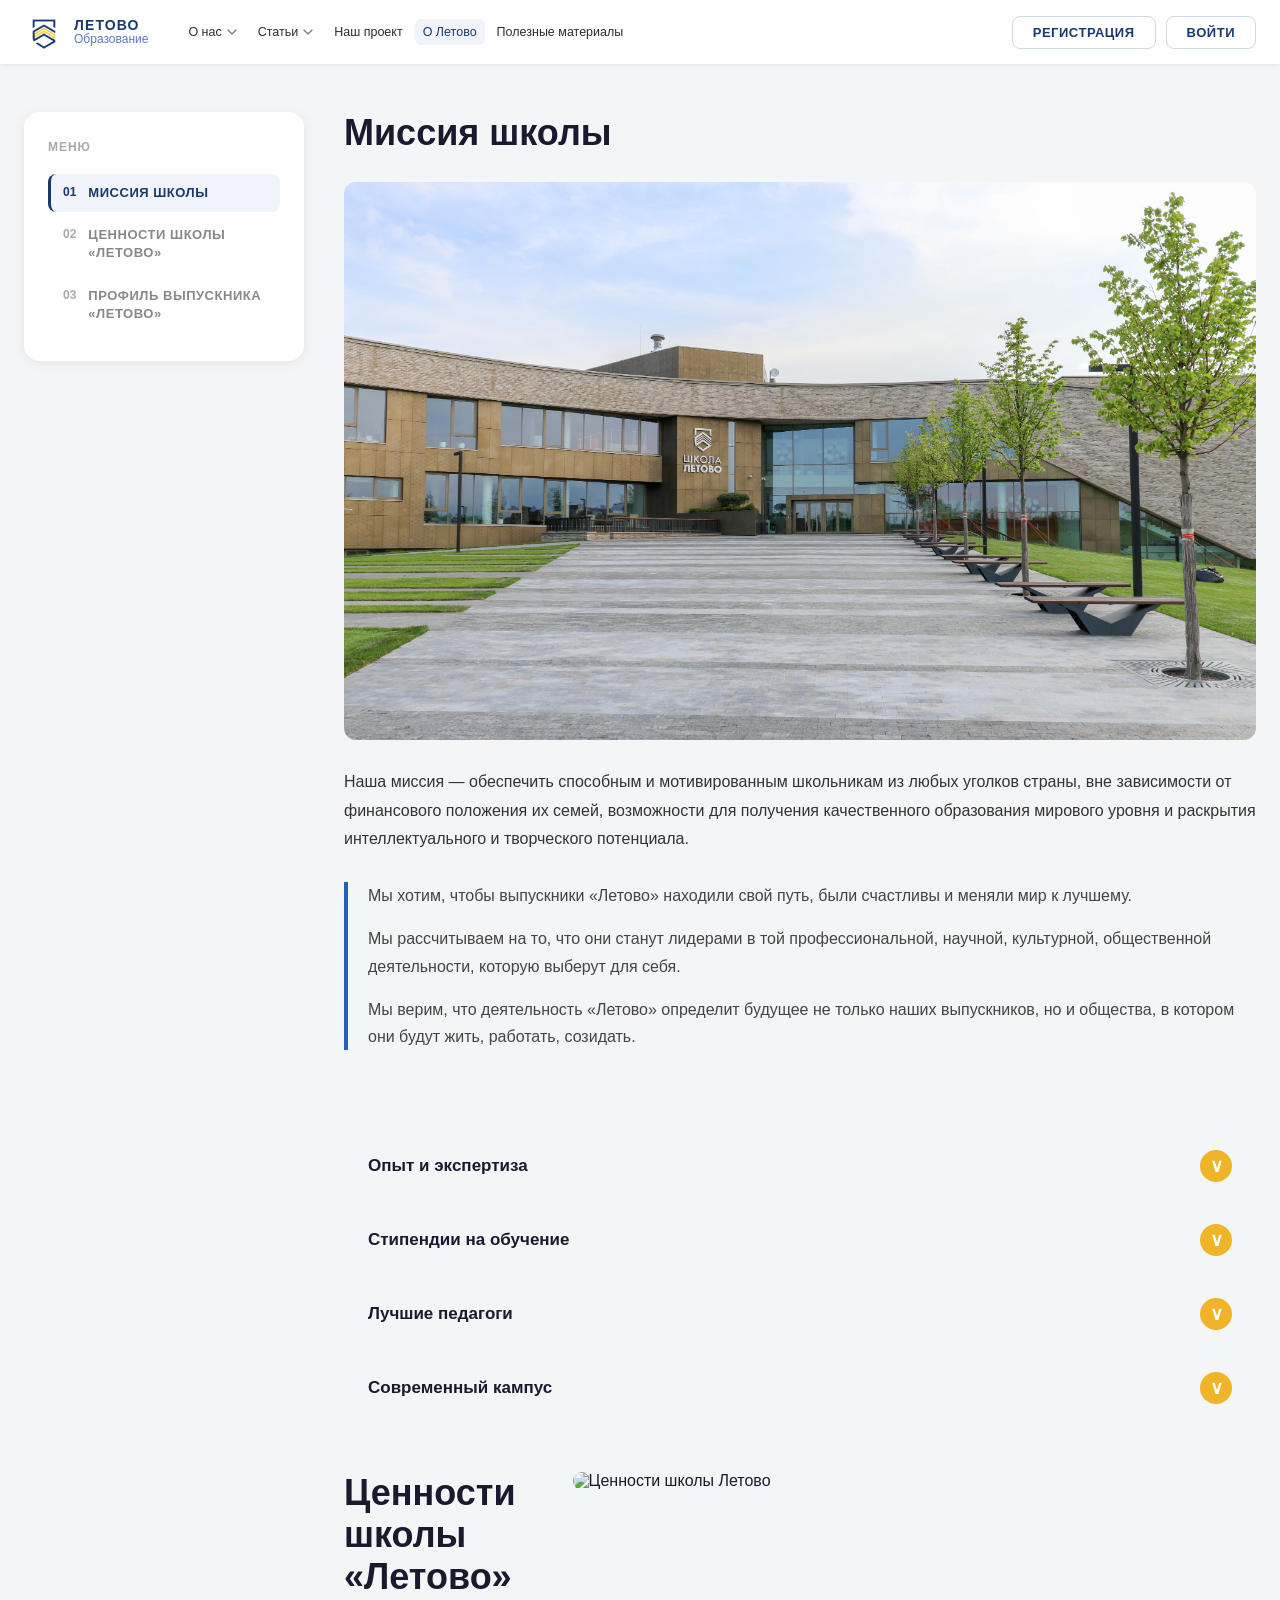
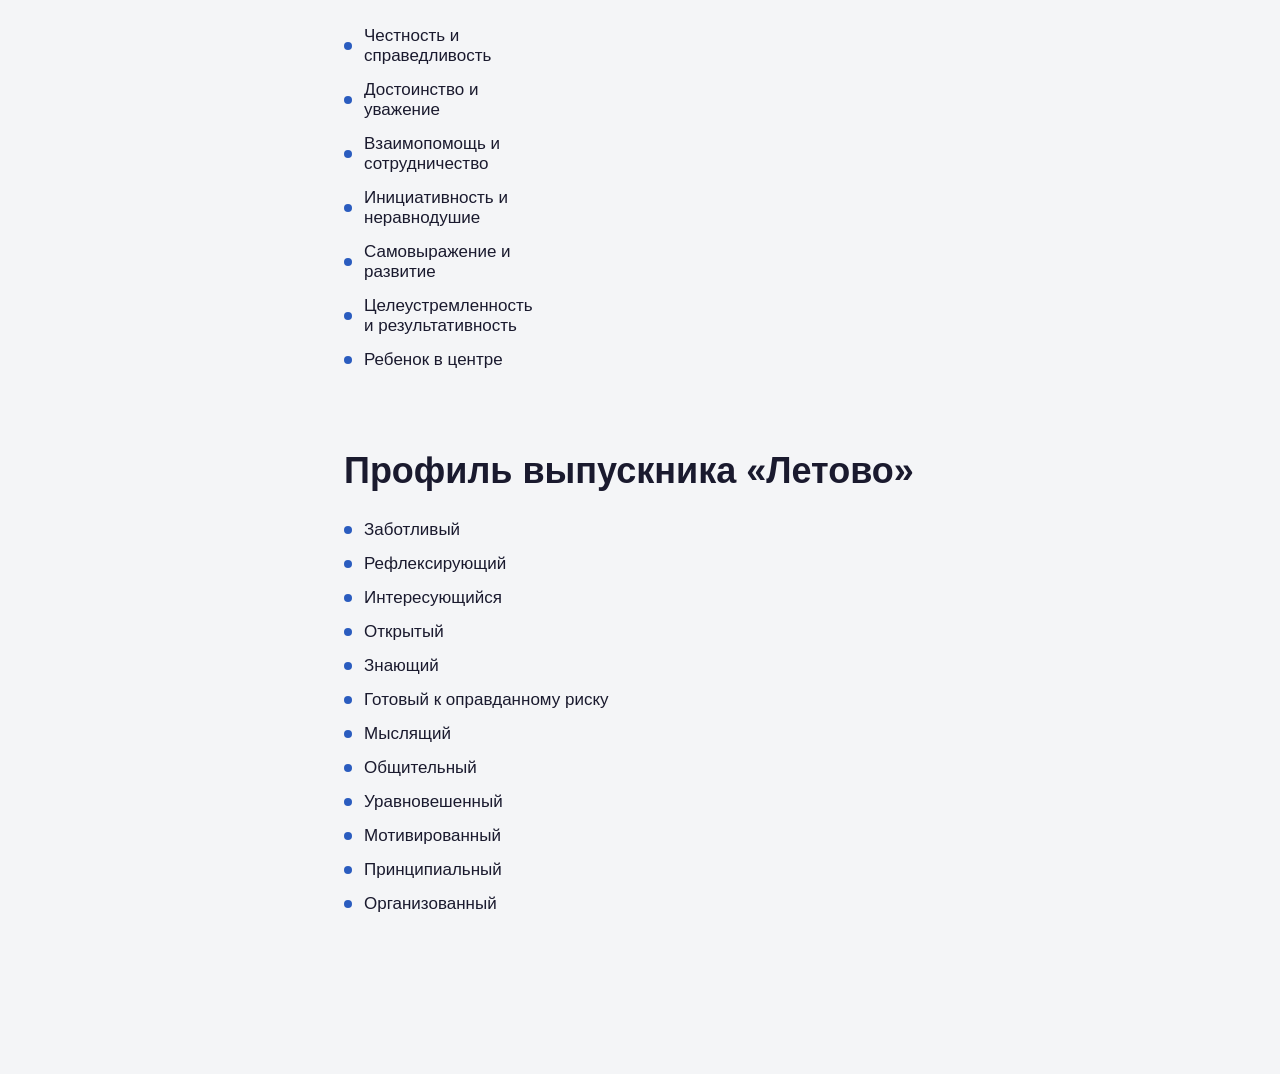
==== about-letovo.html @ c513b0fa "Replace values section placeholder with letovo-values.jpg https://claude.ai/code/session_01LXZcvfCUB" ====
<!DOCTYPE html>
<html lang="ru">
<head>
  <meta charset="UTF-8" />
  <meta name="viewport" content="width=device-width, initial-scale=1.0" />
  <title>О Летово — Летово.Образование</title>
  <link rel="stylesheet" href="styles.css" />
</head>
<body>

  <!-- HEADER -->
  <header class="header">
    <div class="header__inner">
      <a href="index.html" class="logo">
        <img src="letovo-logo.png" alt="Летово" class="logo__icon" />
        <div class="logo__text">
          <span class="logo__name">ЛЕТОВО</span>
          <span class="logo__sub">Образование</span>
        </div>
      </a>

      <nav class="nav">
        <div class="nav__item nav__item--dropdown">
          О нас
          <svg width="12" height="12" viewBox="0 0 12 12" fill="none"><path d="M2 4l4 4 4-4" stroke="currentColor" stroke-width="1.5" stroke-linecap="round" stroke-linejoin="round"/></svg>
          <div class="dropdown">
            <a href="team.html">Наша команда</a>
            <a href="contacts.html">Контакты</a>
          </div>
        </div>
        <div class="nav__item nav__item--dropdown">
          Статьи
          <svg width="12" height="12" viewBox="0 0 12 12" fill="none"><path d="M2 4l4 4 4-4" stroke="currentColor" stroke-width="1.5" stroke-linecap="round" stroke-linejoin="round"/></svg>
          <div class="dropdown">
            <a href="article1.html">Тест 1</a>
            <a href="article2.html">Тест 2</a>
            <a href="article3.html">Тест 3</a>
            <a href="glossary.html">Глоссарий</a>
          </div>
        </div>
        <a href="project.html" class="nav__item">Наш проект</a>
        <a href="about-letovo.html" class="nav__item nav__item--active">О Летово</a>
        <a href="materials.html" class="nav__item">Полезные материалы</a>
      </nav>

      <div class="header__auth" id="authButtons">
        <button class="btn btn--outline" id="openRegister">РЕГИСТРАЦИЯ</button>
        <button class="btn btn--outline" id="openLogin">ВОЙТИ</button>
      </div>

      <div class="header__user" id="userMenu" style="display:none">
        <div class="user-avatar" id="userAvatar"></div>
        <div class="user-dropdown">
          <span id="userName"></span>
          <button class="btn-link" id="logoutBtn">Выйти</button>
        </div>
      </div>
    </div>
  </header>

  <!-- MAIN -->
  <main>
    <div class="oletovo-layout">

      <!-- SIDEBAR -->
      <aside class="oletovo-sidebar">
        <p class="oletovo-sidebar__label">Меню</p>
        <nav class="oletovo-sidenav">
          <a href="#mission" class="oletovo-sidenav__item oletovo-sidenav__item--active">
            <span class="oletovo-sidenav__num">01</span>
            <span class="oletovo-sidenav__text">Миссия школы</span>
          </a>
          <a href="#values" class="oletovo-sidenav__item">
            <span class="oletovo-sidenav__num">02</span>
            <span class="oletovo-sidenav__text">Ценности школы «Летово»</span>
          </a>
          <a href="#graduate" class="oletovo-sidenav__item">
            <span class="oletovo-sidenav__num">03</span>
            <span class="oletovo-sidenav__text">Профиль выпускника «Летово»</span>
          </a>
        </nav>
      </aside>

      <!-- CONTENT -->
      <div class="oletovo-content">

        <!-- 01 MISSION -->
        <section id="mission" class="oletovo-section">
          <h1 class="oletovo-section__title">Миссия школы</h1>
          <img src="letovo-school.jpg" alt="Школа Летово" style="width:100%;border-radius:12px;margin-bottom:24px;" />
          <p class="oletovo-section__text">
            Наша миссия — обеспечить способным и мотивированным школьникам из любых уголков страны,
            вне зависимости от финансового положения их семей, возможности для получения качественного
            образования мирового уровня и раскрытия интеллектуального и творческого потенциала.
          </p>
          <blockquote class="oletovo-blockquote">
            <p>Мы хотим, чтобы выпускники «Летово» находили свой путь, были счастливы и меняли мир к лучшему.</p>
            <p>Мы рассчитываем на то, что они станут лидерами в той профессиональной, научной, культурной, общественной деятельности, которую выберут для себя.</p>
            <p>Мы верим, что деятельность «Летово» определит будущее не только наших выпускников, но и общества, в котором они будут жить, работать, созидать.</p>
          </blockquote>

        </section>

        <!-- 02 VALUES -->
        <section id="values" class="oletovo-section">
          <div class="oletovo-accordions">
            <div class="oletovo-accordion">
              <button class="oletovo-accordion__btn">
                Опыт и экспертиза
                <span class="oletovo-accordion__icon">&#8744;</span>
              </button>
              <div class="oletovo-accordion__body">
                <p>Школа «Летово» основана при поддержке опытных педагогов и экспертов в области образования. Программы разработаны с учётом лучших мировых практик.</p>
              </div>
            </div>
            <div class="oletovo-accordion">
              <button class="oletovo-accordion__btn">
                Стипендии на обучение
                <span class="oletovo-accordion__icon">&#8744;</span>
              </button>
              <div class="oletovo-accordion__body">
                <p>Все ученики школы «Летово» обучаются на основе стипендий. Размер стипендии определяется финансовым положением семьи и может покрывать до 100% стоимости обучения.</p>
              </div>
            </div>
            <div class="oletovo-accordion">
              <button class="oletovo-accordion__btn">
                Лучшие педагоги
                <span class="oletovo-accordion__icon">&#8744;</span>
              </button>
              <div class="oletovo-accordion__body">
                <p>В школе работают педагоги с опытом преподавания в ведущих российских и международных образовательных учреждениях.</p>
              </div>
            </div>
            <div class="oletovo-accordion">
              <button class="oletovo-accordion__btn">
                Современный кампус
                <span class="oletovo-accordion__icon">&#8744;</span>
              </button>
              <div class="oletovo-accordion__body">
                <p>Кампус школы оснащён современными учебными корпусами, спортивными сооружениями, лабораториями и творческими пространствами.</p>
              </div>
            </div>
          </div>

          <div class="oletovo-section__row" style="margin-top:48px;">
            <div class="oletovo-section__col">
              <h2 class="oletovo-section__title">Ценности школы «Летово»</h2>
              <ul class="oletovo-list">
                <li>Честность и справедливость</li>
                <li>Достоинство и уважение</li>
                <li>Взаимопомощь и сотрудничество</li>
                <li>Инициативность и неравнодушие</li>
                <li>Самовыражение и развитие</li>
                <li>Целеустремленность и результативность</li>
                <li>Ребенок в центре</li>
              </ul>
            </div>
            <img src="letovo-values.jpg" alt="Ценности школы Летово" style="width:100%;border-radius:12px;" />
          </div>
        </section>

        <!-- 03 GRADUATE -->
        <section id="graduate" class="oletovo-section">
          <h2 class="oletovo-section__title">Профиль выпускника «Летово»</h2>
          <ul class="oletovo-list">
            <li>Заботливый</li>
            <li>Рефлексирующий</li>
            <li>Интересующийся</li>
            <li>Открытый</li>
            <li>Знающий</li>
            <li>Готовый к оправданному риску</li>
            <li>Мыслящий</li>
            <li>Общительный</li>
            <li>Уравновешенный</li>
            <li>Мотивированный</li>
            <li>Принципиальный</li>
            <li>Организованный</li>
          </ul>
        </section>

      </div>
    </div>
  </main>


  <!-- REGISTER MODAL -->
  <div class="modal-overlay" id="registerModal">
    <div class="modal">
      <button class="modal__close" id="closeRegister">&times;</button>
      <h2 class="modal__title">Регистрация</h2>
      <p class="modal__subtitle">Создайте аккаунт для доступа к платформе</p>
      <form id="registerForm" novalidate>
        <div class="form-group">
          <label for="regName">Имя и фамилия</label>
          <input type="text" id="regName" placeholder="Иван Иванов" autocomplete="name" />
          <span class="field-error" id="regNameError"></span>
        </div>
        <div class="form-group">
          <label for="regEmail">Email</label>
          <input type="email" id="regEmail" placeholder="example@mail.ru" autocomplete="email" />
          <span class="field-error" id="regEmailError"></span>
        </div>
        <div class="form-group">
          <label for="regPassword">Пароль</label>
          <div class="input-wrapper">
            <input type="password" id="regPassword" placeholder="Не менее 6 символов" autocomplete="new-password" />
            <button type="button" class="toggle-password" data-target="regPassword">
              <svg width="18" height="18" viewBox="0 0 24 24" fill="none" stroke="currentColor" stroke-width="2"><path d="M1 12s4-8 11-8 11 8 11 8-4 8-11 8-11-8-11-8z"/><circle cx="12" cy="12" r="3"/></svg>
            </button>
          </div>
          <span class="field-error" id="regPasswordError"></span>
        </div>
        <div class="form-group">
          <label for="regClass">Класс</label>
          <select id="regClass">
            <option value="">Выберите категорию</option>
            <option value="preschool">Дошкольник</option>
            <option value="1">1 класс</option>
            <option value="2">2 класс</option>
            <option value="3">3 класс</option>
            <option value="4">4 класс</option>
            <option value="5">5 класс</option>
            <option value="6">6 класс</option>
            <option value="7">7 класс</option>
            <option value="8">8 класс</option>
            <option value="9">9 класс</option>
            <option value="10">10 класс</option>
            <option value="11">11 класс</option>
            <option value="adult">Взрослый</option>
          </select>
          <span class="field-error" id="regClassError"></span>
        </div>
        <span class="form-error" id="registerError"></span>
        <button type="submit" class="btn btn--primary btn--full">Зарегистрироваться</button>
      </form>
      <p class="modal__switch">Уже есть аккаунт? <button class="btn-link" id="switchToLogin">Войти</button></p>
    </div>
  </div>

  <!-- LOGIN MODAL -->
  <div class="modal-overlay" id="loginModal">
    <div class="modal">
      <button class="modal__close" id="closeLogin">&times;</button>
      <h2 class="modal__title">Вход</h2>
      <p class="modal__subtitle">Добро пожаловать обратно!</p>
      <form id="loginForm" novalidate>
        <div class="form-group">
          <label for="loginEmail">Email</label>
          <input type="email" id="loginEmail" placeholder="example@mail.ru" autocomplete="email" />
          <span class="field-error" id="loginEmailError"></span>
        </div>
        <div class="form-group">
          <label for="loginPassword">Пароль</label>
          <div class="input-wrapper">
            <input type="password" id="loginPassword" placeholder="Введите пароль" autocomplete="current-password" />
            <button type="button" class="toggle-password" data-target="loginPassword">
              <svg width="18" height="18" viewBox="0 0 24 24" fill="none" stroke="currentColor" stroke-width="2"><path d="M1 12s4-8 11-8 11 8 11 8-4 8-11 8-11-8-11-8z"/><circle cx="12" cy="12" r="3"/></svg>
            </button>
          </div>
          <span class="field-error" id="loginPasswordError"></span>
        </div>
        <span class="form-error" id="loginError"></span>
        <button type="submit" class="btn btn--primary btn--full">Войти</button>
      </form>
      <p class="modal__switch">Нет аккаунта? <button class="btn-link" id="switchToRegister">Зарегистрироваться</button></p>
    </div>
  </div>

  <div class="toast" id="toast"></div>


  <script src="auth.js"></script>
  <script>
    // Accordion
    document.querySelectorAll('.oletovo-accordion__btn').forEach(btn => {
      btn.addEventListener('click', () => {
        const accordion = btn.parentElement;
        const isOpen = accordion.classList.contains('open');
        document.querySelectorAll('.oletovo-accordion').forEach(a => a.classList.remove('open'));
        if (!isOpen) accordion.classList.add('open');
      });
    });

    // Sidebar active on scroll
    const sections = document.querySelectorAll('.oletovo-section');
    const sideItems = document.querySelectorAll('.oletovo-sidenav__item');

    const observer = new IntersectionObserver((entries) => {
      entries.forEach(entry => {
        if (entry.isIntersecting) {
          sideItems.forEach(item => item.classList.remove('oletovo-sidenav__item--active'));
          const active = document.querySelector(`.oletovo-sidenav__item[href="#${entry.target.id}"]`);
          if (active) active.classList.add('oletovo-sidenav__item--active');
        }
      });
    }, { threshold: 0.3 });

    sections.forEach(s => observer.observe(s));

    // Smooth scroll for sidebar links
    sideItems.forEach(item => {
      item.addEventListener('click', e => {
        e.preventDefault();
        const target = document.querySelector(item.getAttribute('href'));
        if (target) target.scrollIntoView({ behavior: 'smooth' });
      });
    });
  </script>
</body>
</html>
---- styles.css ----
/* ===================== RESET & BASE ===================== */
*, *::before, *::after { box-sizing: border-box; margin: 0; padding: 0; }

body {
  font-family: -apple-system, BlinkMacSystemFont, 'Segoe UI', 'Helvetica Neue', Arial, sans-serif;
  background: #f4f5f7;
  color: #1a1a2e;
  min-height: 100vh;
}

a { text-decoration: none; color: inherit; }

/* ===================== HEADER ===================== */
.header {
  background: #fff;
  box-shadow: 0 1px 4px rgba(0,0,0,0.08);
  position: sticky;
  top: 0;
  z-index: 100;
}

.header__inner {
  max-width: 1280px;
  margin: 0 auto;
  padding: 0 24px;
  height: 64px;
  display: flex;
  align-items: center;
  gap: 32px;
}

/* LOGO */
.logo {
  display: flex;
  align-items: center;
  gap: 10px;
  flex-shrink: 0;
}

.logo__icon { width: 40px; height: 40px; }

.logo__text {
  display: flex;
  flex-direction: column;
  line-height: 1.1;
}

.logo__name {
  font-size: 14px;
  font-weight: 800;
  letter-spacing: 0.08em;
  color: #1a3a6b;
}

.logo__sub {
  font-size: 12px;
  color: #5a7abf;
  font-weight: 500;
}

/* NAV */
.nav {
  display: flex;
  align-items: center;
  gap: 4px;
  flex: 1;
}

.nav__item {
  position: relative;
  display: flex;
  align-items: center;
  gap: 4px;
  padding: 6px 8px;
  font-size: 12.5px;
  color: #2d2d2d;
  cursor: pointer;
  border-radius: 6px;
  transition: background 0.15s;
  white-space: nowrap;
  user-select: none;
}

.nav__item:hover { background: #f0f3fa; color: #1a3a6b; }

.nav__item svg { opacity: 0.6; transition: transform 0.2s; }
.nav__item:hover svg { transform: rotate(180deg); opacity: 1; }

/* DROPDOWN */
.dropdown {
  display: none;
  position: absolute;
  top: calc(100% + 4px);
  left: 0;
  background: #fff;
  border-radius: 10px;
  box-shadow: 0 8px 24px rgba(0,0,0,0.12);
  padding: 8px 0;
  min-width: 200px;
  z-index: 200;
}

.dropdown a {
  display: block;
  padding: 10px 18px;
  font-size: 14px;
  color: #2d2d2d;
  transition: background 0.12s;
}

.dropdown a:hover { background: #f0f3fa; color: #1a3a6b; }

.nav__item--dropdown:hover .dropdown { display: block; }

/* AUTH BUTTONS */
.header__auth { display: flex; gap: 10px; flex-shrink: 0; margin-left: auto; }

.btn {
  padding: 8px 20px;
  border-radius: 8px;
  font-size: 13px;
  font-weight: 600;
  cursor: pointer;
  transition: all 0.18s;
  border: none;
  outline: none;
  display: inline-flex;
  align-items: center;
  justify-content: center;
  gap: 6px;
}

.btn--outline {
  background: transparent;
  border: 1.5px solid #d0d8e8;
  color: #1a3a6b;
  letter-spacing: 0.04em;
}

.btn--outline:hover {
  background: #1a3a6b;
  border-color: #1a3a6b;
  color: #fff;
}

.btn--primary {
  background: #1a3a6b;
  color: #fff;
  border: none;
  padding: 12px 28px;
  font-size: 15px;
  border-radius: 10px;
}

.btn--primary:hover { background: #14306b; transform: translateY(-1px); box-shadow: 0 4px 12px rgba(26,58,107,0.3); }

.btn--white {
  background: #fff;
  color: #1a3a6b;
  font-weight: 700;
  padding: 12px 28px;
  font-size: 15px;
  border-radius: 10px;
}

.btn--white:hover { background: #f0f3fa; transform: translateY(-1px); }

.btn--full { width: 100%; padding: 13px; font-size: 15px; margin-top: 4px; }

/* USER MENU */
.header__user {
  margin-left: auto;
  display: flex;
  align-items: center;
  gap: 10px;
  position: relative;
  cursor: pointer;
}

.user-avatar {
  width: 36px;
  height: 36px;
  border-radius: 50%;
  background: #1a3a6b;
  color: #fff;
  display: flex;
  align-items: center;
  justify-content: center;
  font-weight: 700;
  font-size: 14px;
}

.user-dropdown {
  display: flex;
  flex-direction: column;
  align-items: flex-start;
}

.user-dropdown span {
  font-size: 13px;
  font-weight: 600;
  color: #1a1a2e;
  max-width: 120px;
  overflow: hidden;
  text-overflow: ellipsis;
  white-space: nowrap;
}

.btn-link {
  background: none;
  border: none;
  color: #e74c3c;
  font-size: 12px;
  cursor: pointer;
  padding: 0;
  font-weight: 500;
}

.btn-link:hover { text-decoration: underline; }

/* ===================== HERO ===================== */
.hero {
  max-width: 1280px;
  margin: 0 auto;
  padding: 60px 24px 40px;
  display: flex;
  align-items: center;
  justify-content: space-between;
  gap: 40px;
  flex-wrap: wrap;
}

.hero__title {
  font-size: clamp(36px, 5vw, 56px);
  font-weight: 900;
  color: #1a1a2e;
  line-height: 1.1;
  margin-bottom: 16px;
}

.hero__subtitle {
  font-size: 20px;
  color: #555;
  line-height: 1.5;
  font-weight: 400;
}

.hero__cta {
  background: #fff;
  border-radius: 16px;
  padding: 24px 32px;
  display: flex;
  align-items: center;
  gap: 20px;
  box-shadow: 0 2px 16px rgba(0,0,0,0.07);
  flex-shrink: 0;
  flex-wrap: wrap;
}

.hero__cta p {
  font-size: 16px;
  color: #333;
  font-weight: 500;
}

/* ===================== CATEGORIES ===================== */
.categories {
  max-width: 1280px;
  margin: 0 auto;
  padding: 0 24px 60px;
}

.categories__grid {
  display: grid;
  grid-template-columns: repeat(4, 1fr);
  gap: 16px;
}

.card {
  position: relative;
  height: 260px;
  border-radius: 16px;
  overflow: hidden;
  cursor: pointer;
  background-size: cover;
  background-position: center;
  transition: transform 0.2s, box-shadow 0.2s;
}

.card:hover { transform: translateY(-4px); box-shadow: 0 12px 32px rgba(0,0,0,0.18); }

.card__overlay {
  position: absolute;
  inset: 0;
  background: linear-gradient(to bottom, rgba(0,0,0,0.1) 0%, rgba(0,0,0,0.55) 100%);
}

.card__label {
  position: absolute;
  bottom: 20px;
  left: 20px;
  color: #fff;
  font-size: 18px;
  font-weight: 700;
  text-shadow: 0 1px 4px rgba(0,0,0,0.4);
}

/* ===================== INFO SECTION ===================== */
.info-section {
  background: #fff;
  padding: 64px 24px;
}

.info-section__inner { max-width: 1280px; margin: 0 auto; }

.section-title {
  font-size: 32px;
  font-weight: 800;
  color: #1a1a2e;
  margin-bottom: 40px;
  text-align: center;
}

.info-grid {
  display: grid;
  grid-template-columns: repeat(4, 1fr);
  gap: 24px;
}

.info-card {
  background: #f4f5f7;
  border-radius: 16px;
  padding: 28px 24px;
  text-align: center;
  transition: box-shadow 0.2s, transform 0.2s;
}

.info-card:hover { box-shadow: 0 8px 24px rgba(0,0,0,0.09); transform: translateY(-3px); }

.info-card__icon { font-size: 36px; margin-bottom: 14px; }

.info-card h3 { font-size: 18px; font-weight: 700; margin-bottom: 8px; color: #1a1a2e; }

.info-card p { font-size: 14px; color: #666; line-height: 1.6; }

/* ===================== BANNER ===================== */
.banner {
  background: linear-gradient(135deg, #1a3a6b 0%, #2a5cbf 100%);
  padding: 56px 24px;
}

.banner__inner {
  max-width: 1280px;
  margin: 0 auto;
  display: flex;
  align-items: center;
  justify-content: space-between;
  gap: 32px;
  flex-wrap: wrap;
}

.banner__text h2 { font-size: 28px; font-weight: 800; color: #fff; margin-bottom: 10px; }
.banner__text p { font-size: 16px; color: rgba(255,255,255,0.8); }

/* ===================== FOOTER ===================== */
.footer {
  background: #1a1a2e;
  padding: 48px 24px;
}

.footer__inner {
  max-width: 1280px;
  margin: 0 auto;
  display: flex;
  flex-direction: column;
  align-items: center;
  gap: 24px;
}

.footer__links { display: flex; gap: 28px; flex-wrap: wrap; justify-content: center; }
.footer__links a { color: rgba(255,255,255,0.65); font-size: 14px; transition: color 0.15s; }
.footer__links a:hover { color: #fff; }

.footer__copy { color: rgba(255,255,255,0.35); font-size: 13px; }

/* ===================== MODAL ===================== */
.modal-overlay {
  display: none;
  position: fixed;
  inset: 0;
  background: rgba(0,0,0,0.5);
  z-index: 1000;
  align-items: center;
  justify-content: center;
  padding: 20px;
  animation: fadeIn 0.2s ease;
}

.modal-overlay.active { display: flex; }

@keyframes fadeIn { from { opacity: 0; } to { opacity: 1; } }

.modal {
  background: #fff;
  border-radius: 20px;
  padding: 40px 40px 32px;
  width: 100%;
  max-width: 440px;
  position: relative;
  animation: slideUp 0.25s ease;
  box-shadow: 0 20px 60px rgba(0,0,0,0.2);
}

@keyframes slideUp { from { transform: translateY(20px); opacity: 0; } to { transform: translateY(0); opacity: 1; } }

.modal__close {
  position: absolute;
  top: 16px;
  right: 18px;
  background: none;
  border: none;
  font-size: 26px;
  cursor: pointer;
  color: #999;
  line-height: 1;
  width: 32px;
  height: 32px;
  display: flex;
  align-items: center;
  justify-content: center;
  border-radius: 50%;
  transition: background 0.15s, color 0.15s;
}

.modal__close:hover { background: #f0f0f0; color: #333; }

.modal__title { font-size: 26px; font-weight: 800; color: #1a1a2e; margin-bottom: 6px; }

.modal__subtitle { font-size: 14px; color: #888; margin-bottom: 28px; }

.modal__switch { text-align: center; margin-top: 20px; font-size: 14px; color: #666; }

.modal__switch .btn-link { color: #1a3a6b; font-size: 14px; font-weight: 600; }

/* FORM */
.form-group { margin-bottom: 18px; }

.form-group label {
  display: block;
  font-size: 13px;
  font-weight: 600;
  color: #444;
  margin-bottom: 6px;
}

.form-group input,
.form-group select {
  width: 100%;
  padding: 11px 14px;
  border: 1.5px solid #e0e4ee;
  border-radius: 9px;
  font-size: 14px;
  color: #1a1a2e;
  outline: none;
  transition: border-color 0.2s, box-shadow 0.2s;
  background: #fafbfc;
  appearance: none;
}

.form-group input:focus,
.form-group select:focus {
  border-color: #1a3a6b;
  box-shadow: 0 0 0 3px rgba(26,58,107,0.1);
  background: #fff;
}

.form-group input.error,
.form-group select.error { border-color: #e74c3c; }

.input-wrapper { position: relative; }

.input-wrapper input { padding-right: 44px; }

.toggle-password {
  position: absolute;
  right: 12px;
  top: 50%;
  transform: translateY(-50%);
  background: none;
  border: none;
  cursor: pointer;
  color: #aaa;
  display: flex;
  align-items: center;
  padding: 0;
}

.toggle-password:hover { color: #555; }

.field-error { display: block; font-size: 12px; color: #e74c3c; margin-top: 4px; min-height: 16px; }

.form-error {
  display: block;
  font-size: 13px;
  color: #e74c3c;
  background: #fff5f5;
  border: 1px solid #fcc;
  border-radius: 8px;
  padding: 10px 14px;
  margin-bottom: 14px;
  text-align: center;
}

.form-error:empty { display: none; }

/* ===================== NAV ACTIVE ===================== */
.nav__item--active { background: #f0f3fa; color: #1a3a6b; }

/* ===================== TEAM PAGE ===================== */
.team-page {
  max-width: 1280px;
  margin: 0 auto;
  padding: 60px 24px 80px;
}

.team-page__inner { max-width: 860px; margin: 0 auto; }

.team-page__title {
  font-size: clamp(32px, 5vw, 48px);
  font-weight: 900;
  color: #1a1a2e;
  margin-bottom: 12px;
  text-align: center;
}

.team-page__subtitle {
  font-size: 18px;
  color: #777;
  text-align: center;
  margin-bottom: 56px;
}

.team-grid {
  display: flex;
  flex-direction: column;
  gap: 32px;
}

.team-card {
  display: flex;
  flex-direction: column;
  align-items: center;
  text-align: center;
  background: #fff;
  border-radius: 20px;
  padding: 40px 32px;
  box-shadow: 0 2px 16px rgba(0,0,0,0.07);
}

.team-card__photo {
  width: 120px;
  height: 120px;
  border-radius: 50%;
  object-fit: cover;
  margin-bottom: 20px;
  background: #e8ecf5;
}

.team-card__name {
  font-size: 22px;
  font-weight: 800;
  color: #1a1a2e;
  margin-bottom: 10px;
}

.team-card__desc {
  font-size: 15px;
  color: #888;
  line-height: 1.6;
  max-width: 480px;
}

/* ===================== ARTICLE PAGE ===================== */
.article-page {
  max-width: 1280px;
  margin: 0 auto;
  padding: 60px 24px 80px;
}

.article-page__inner { max-width: 720px; margin: 0 auto; }

.article-back {
  display: inline-block;
  margin-bottom: 28px;
  font-size: 14px;
  color: #1a3a6b;
  font-weight: 600;
}

.article-back:hover { text-decoration: underline; }

.article-page__title {
  font-size: clamp(28px, 4vw, 42px);
  font-weight: 900;
  color: #1a1a2e;
  margin-bottom: 32px;
}

.article-body {
  background: #fff;
  border-radius: 20px;
  padding: 40px 36px;
  box-shadow: 0 2px 16px rgba(0,0,0,0.07);
  font-size: 16px;
  color: #333;
  line-height: 1.8;
}

/* ===================== О ЛЕТОВО PAGE ===================== */
.oletovo-layout {
  display: flex;
  align-items: flex-start;
  gap: 40px;
  max-width: 1280px;
  margin: 0 auto;
  padding: 48px 24px 80px;
}

.oletovo-sidebar {
  width: 280px;
  flex-shrink: 0;
  position: sticky;
  top: 80px;
  background: #fff;
  border-radius: 16px;
  padding: 28px 24px;
  box-shadow: 0 2px 12px rgba(0,0,0,0.07);
}

.oletovo-sidebar__label {
  font-size: 12px;
  font-weight: 600;
  color: #aaa;
  letter-spacing: 0.08em;
  text-transform: uppercase;
  margin-bottom: 20px;
}

.oletovo-sidenav {
  display: flex;
  flex-direction: column;
  gap: 4px;
}

.oletovo-sidenav__item {
  display: flex;
  align-items: flex-start;
  gap: 12px;
  padding: 10px 12px;
  border-radius: 8px;
  border-left: 3px solid transparent;
  text-decoration: none;
  transition: background 0.15s, border-color 0.15s;
}

.oletovo-sidenav__item:hover { background: #f0f3fa; }

.oletovo-sidenav__item--active {
  border-left-color: #1a3a6b;
  background: #f0f3fa;
}

.oletovo-sidenav__num {
  font-size: 12px;
  font-weight: 700;
  color: #aaa;
  padding-top: 1px;
  flex-shrink: 0;
}

.oletovo-sidenav__item--active .oletovo-sidenav__num { color: #1a3a6b; }

.oletovo-sidenav__text {
  font-size: 13px;
  font-weight: 600;
  color: #888;
  text-transform: uppercase;
  letter-spacing: 0.04em;
  line-height: 1.4;
}

.oletovo-sidenav__item--active .oletovo-sidenav__text { color: #1a3a6b; }

.oletovo-content { flex: 1; min-width: 0; }

.oletovo-section {
  margin-bottom: 80px;
  scroll-margin-top: 80px;
}

.oletovo-section__title {
  font-size: clamp(26px, 3vw, 36px);
  font-weight: 800;
  color: #1a1a2e;
  margin-bottom: 28px;
}

.oletovo-section__text {
  font-size: 16px;
  color: #333;
  line-height: 1.8;
  margin-bottom: 28px;
}

.oletovo-photo-placeholder {
  width: 100%;
  height: 360px;
  background: #e8ecf5;
  border-radius: 16px;
  display: flex;
  align-items: center;
  justify-content: center;
  margin-bottom: 28px;
  color: #aaa;
  font-size: 15px;
}

.oletovo-photo-placeholder--small {
  width: 220px;
  height: 220px;
  flex-shrink: 0;
}

.oletovo-blockquote {
  border-left: 4px solid #2a5cbf;
  padding-left: 20px;
  margin: 0 0 40px;
  display: flex;
  flex-direction: column;
  gap: 16px;
}

.oletovo-blockquote p {
  font-size: 16px;
  color: #444;
  line-height: 1.7;
  margin: 0;
}

/* Accordion */
.oletovo-accordions { display: flex; flex-direction: column; gap: 2px; }

.oletovo-accordion { background: #f4f5f7; border-radius: 12px; overflow: hidden; }

.oletovo-accordion__btn {
  width: 100%;
  display: flex;
  align-items: center;
  justify-content: space-between;
  padding: 20px 24px;
  background: none;
  border: none;
  font-size: 17px;
  font-weight: 600;
  color: #1a1a2e;
  cursor: pointer;
  text-align: left;
}

.oletovo-accordion__icon {
  width: 32px;
  height: 32px;
  border-radius: 50%;
  background: #f0b429;
  color: #fff;
  font-size: 18px;
  display: flex;
  align-items: center;
  justify-content: center;
  flex-shrink: 0;
  transition: transform 0.25s;
  line-height: 1;
}

.oletovo-accordion.open .oletovo-accordion__icon { transform: rotate(180deg); }

.oletovo-accordion__body {
  max-height: 0;
  overflow: hidden;
  transition: max-height 0.3s ease, padding 0.3s ease;
  padding: 0 24px;
}

.oletovo-accordion.open .oletovo-accordion__body {
  max-height: 300px;
  padding: 0 24px 20px;
}

.oletovo-accordion__body p { font-size: 15px; color: #555; line-height: 1.7; }

/* Values row */
.oletovo-section__row {
  display: flex;
  align-items: flex-start;
  gap: 40px;
}

.oletovo-section__col { flex: 1; }

/* List */
.oletovo-list {
  list-style: none;
  display: flex;
  flex-direction: column;
  gap: 14px;
  padding: 0;
}

.oletovo-list li {
  display: flex;
  align-items: center;
  gap: 12px;
  font-size: 17px;
  color: #1a1a2e;
}

.oletovo-list li::before {
  content: '';
  width: 8px;
  height: 8px;
  border-radius: 50%;
  background: #2a5cbf;
  flex-shrink: 0;
}

@media (max-width: 900px) {
  .oletovo-layout { flex-direction: column; }
  .oletovo-sidebar { width: 100%; position: static; }
  .oletovo-section__row { flex-direction: column; }
  .oletovo-photo-placeholder--small { width: 100%; height: 200px; }
}

.oletovo-list--detailed { gap: 20px; }

.oletovo-list--detailed li {
  align-items: flex-start;
  font-size: 16px;
  line-height: 1.7;
  color: #333;
}

.oletovo-list--detailed li::before { margin-top: 8px; }

/* ===================== PROJECT PAGE ===================== */
.project-page {
  max-width: 1280px;
  margin: 0 auto;
  padding: 60px 24px 80px;
}

.project-page__inner { max-width: 800px; margin: 0 auto; }

.project-page__title {
  font-size: clamp(32px, 5vw, 48px);
  font-weight: 900;
  color: #1a1a2e;
  margin-bottom: 40px;
}

.project-card {
  background: #fff;
  border-radius: 20px;
  padding: 48px 44px;
  box-shadow: 0 2px 16px rgba(0,0,0,0.07);
}

.project-text {
  font-size: 18px;
  color: #333;
  line-height: 1.85;
  margin-bottom: 40px;
}

.project-image-placeholder {
  width: 100%;
  min-height: 360px;
  background: #e8ecf5;
  border-radius: 16px;
  display: flex;
  align-items: center;
  justify-content: center;
  color: #aaa;
  font-size: 15px;
}

.project-image-placeholder img {
  width: 100%;
  border-radius: 16px;
  display: block;
}

/* ===================== CONTACTS PAGE ===================== */
.contacts-page {
  max-width: 1280px;
  margin: 0 auto;
  padding: 60px 24px 80px;
}

.contacts-page__inner { max-width: 600px; margin: 0 auto; }

.contacts-page__title {
  font-size: clamp(32px, 5vw, 48px);
  font-weight: 900;
  color: #1a1a2e;
  margin-bottom: 40px;
  text-align: center;
}

.contacts-card {
  background: #fff;
  border-radius: 20px;
  padding: 40px 36px;
  box-shadow: 0 2px 16px rgba(0,0,0,0.07);
  display: flex;
  flex-direction: column;
  gap: 20px;
}

.contacts-row {
  display: flex;
  align-items: center;
  gap: 16px;
  font-size: 16px;
}

.contacts-label {
  font-weight: 700;
  color: #1a1a2e;
  flex-shrink: 0;
  min-width: 60px;
}

.contacts-value {
  color: #1a3a6b;
  word-break: break-all;
}

.contacts-value:hover { text-decoration: underline; }

/* ===================== TOAST ===================== */
.toast {
  position: fixed;
  bottom: 32px;
  left: 50%;
  transform: translateX(-50%) translateY(20px);
  background: #1a3a6b;
  color: #fff;
  padding: 14px 28px;
  border-radius: 12px;
  font-size: 14px;
  font-weight: 600;
  opacity: 0;
  pointer-events: none;
  transition: all 0.3s ease;
  z-index: 2000;
  box-shadow: 0 8px 24px rgba(0,0,0,0.2);
  white-space: nowrap;
}

.toast.show {
  opacity: 1;
  transform: translateX(-50%) translateY(0);
}

/* ===================== CHAT BUTTON ===================== */
.chat-btn {
  position: fixed;
  bottom: 28px;
  right: 28px;
  width: 54px;
  height: 54px;
  border-radius: 50%;
  background: #1a3a6b;
  border: none;
  cursor: pointer;
  display: flex;
  align-items: center;
  justify-content: center;
  box-shadow: 0 4px 16px rgba(26,58,107,0.35);
  transition: transform 0.2s, box-shadow 0.2s;
  z-index: 90;
}

.chat-btn:hover { transform: scale(1.08); box-shadow: 0 6px 20px rgba(26,58,107,0.45); }

/* ===================== RESPONSIVE ===================== */
@media (max-width: 768px) {
  .nav { display: none; }
  .info-grid { grid-template-columns: repeat(2, 1fr); }
  .categories__grid { grid-template-columns: repeat(2, 1fr); }
}

@media (max-width: 640px) {
  .hero { flex-direction: column; }
  .hero__cta { flex-direction: column; align-items: flex-start; }
  .categories__grid { grid-template-columns: 1fr 1fr; gap: 10px; }
  .card { height: 180px; }
  .info-grid { grid-template-columns: 1fr; }
  .banner__inner { flex-direction: column; }
  .modal { padding: 32px 24px 24px; }
}
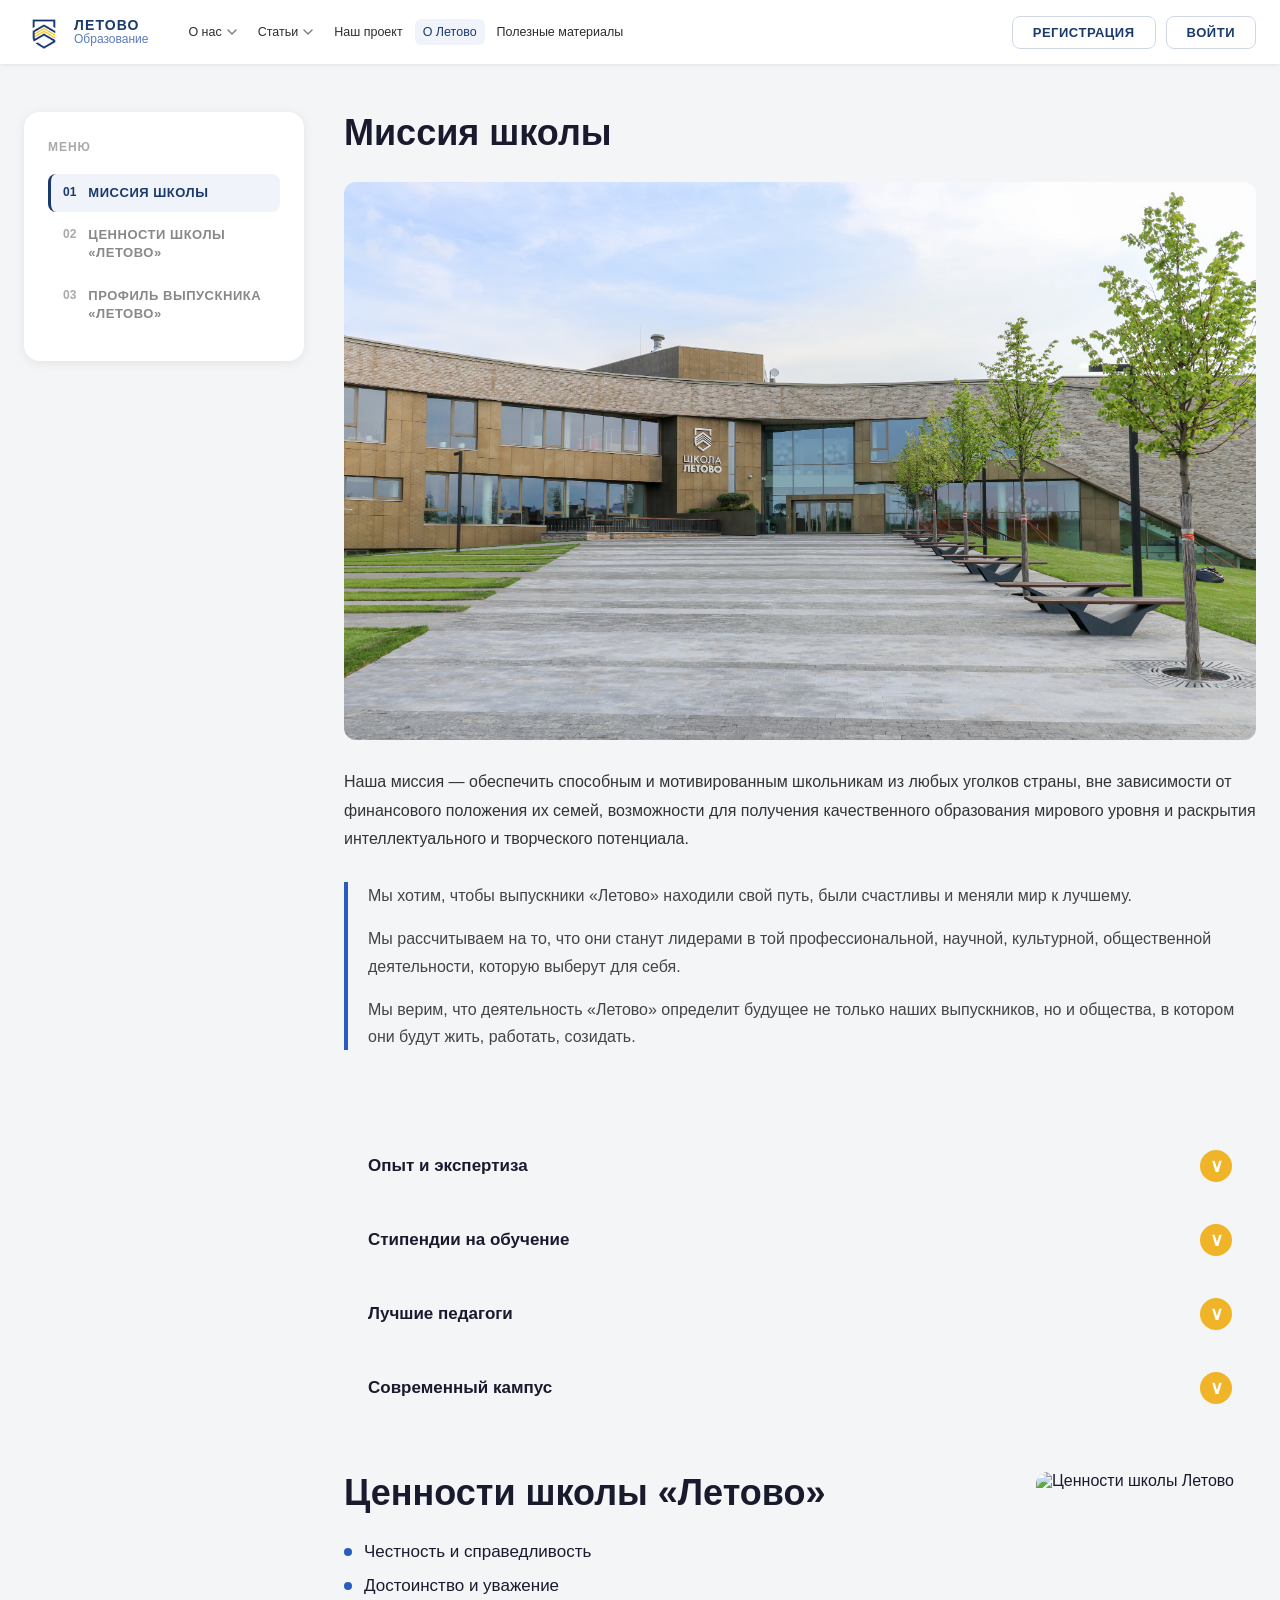
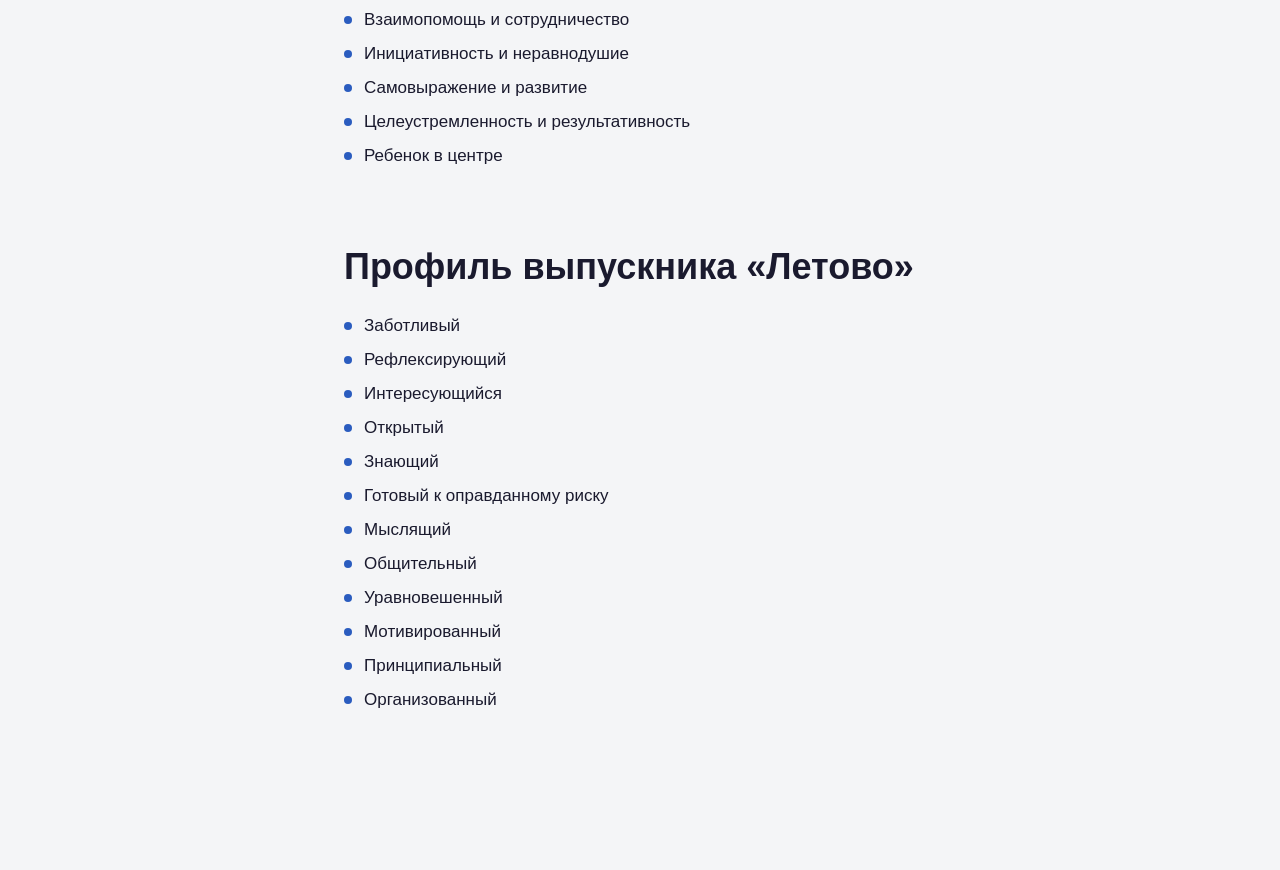
==== commit 75f3ed0e: "Resize values image to match original placeholder size (220x220px) https://claude.ai/code/session_01" ====
--- a/about-letovo.html
+++ b/about-letovo.html
@@ -155,7 +155,7 @@
                 <li>Ребенок в центре</li>
               </ul>
             </div>
-            <img src="letovo-values.jpg" alt="Ценности школы Летово" style="width:100%;border-radius:12px;" />
+            <img src="letovo-values.jpg" alt="Ценности школы Летово" style="width:220px;height:220px;object-fit:cover;border-radius:12px;flex-shrink:0;" />
           </div>
         </section>
 
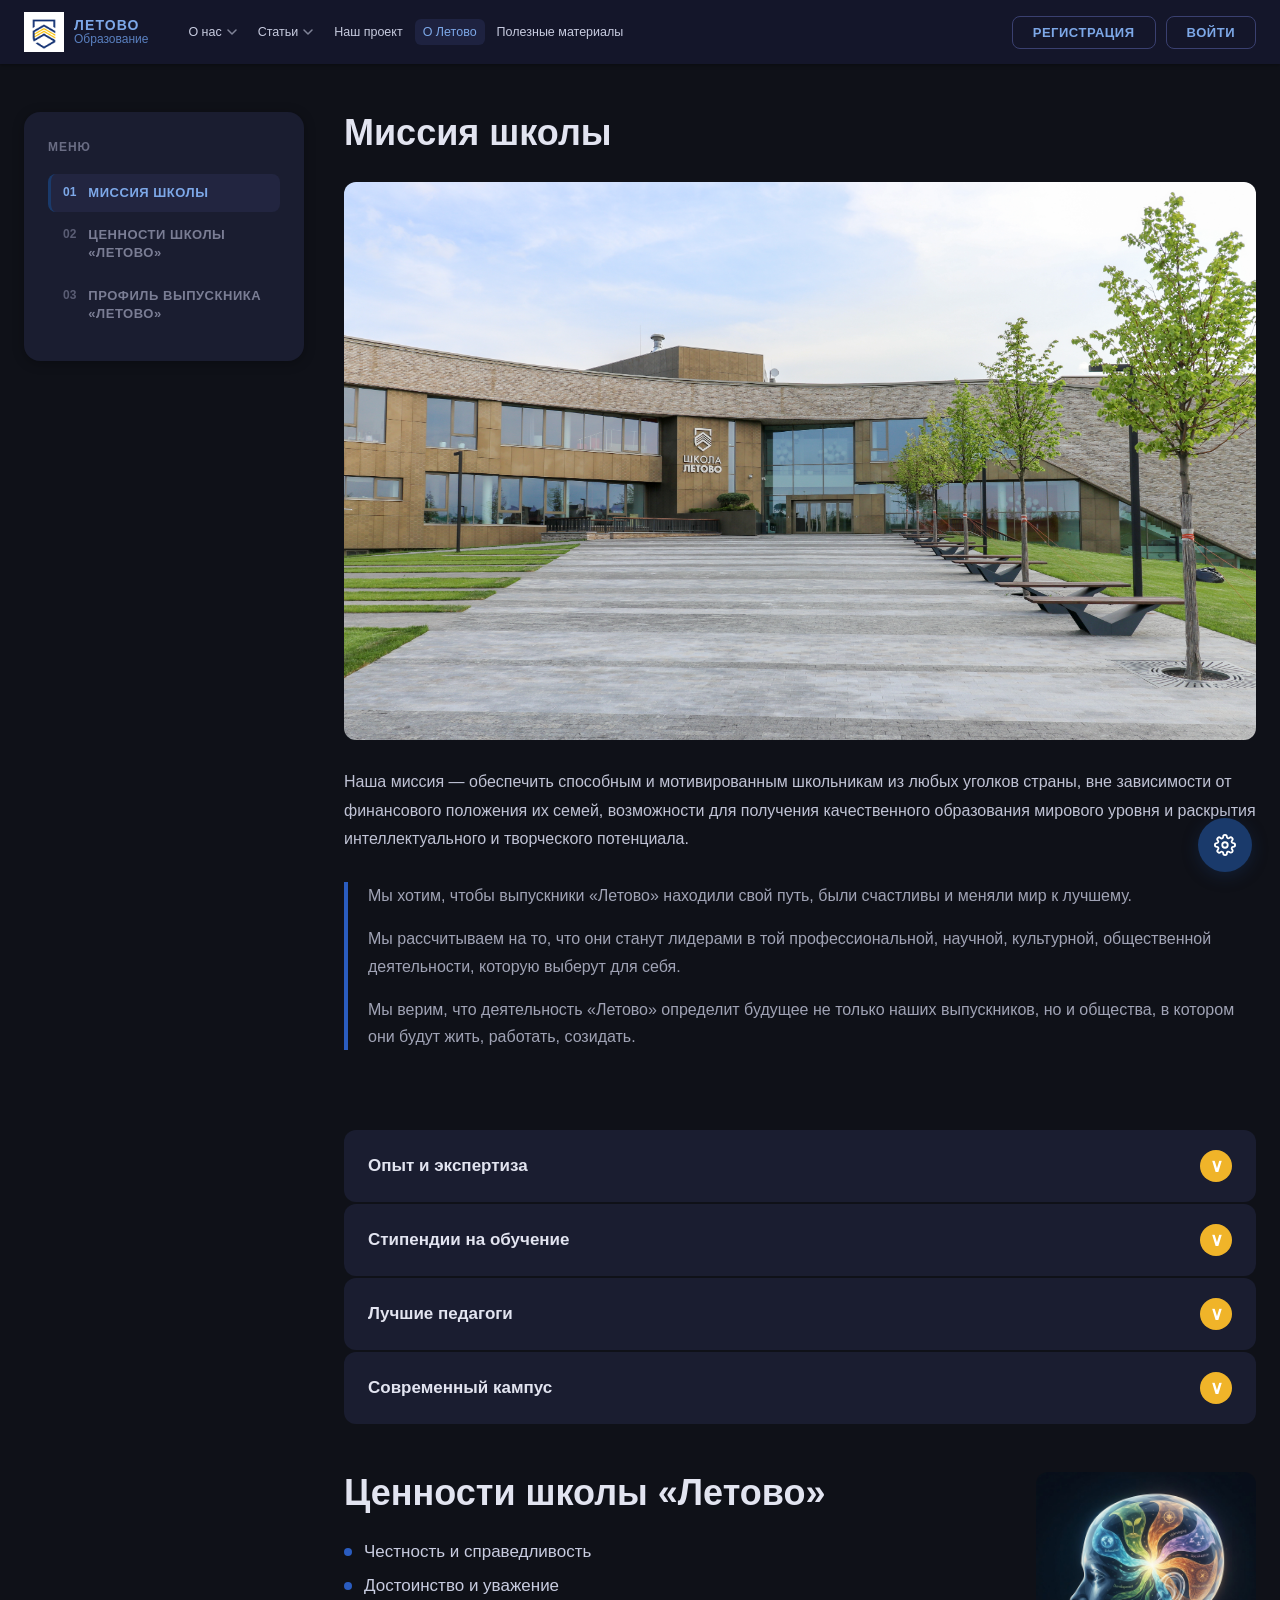
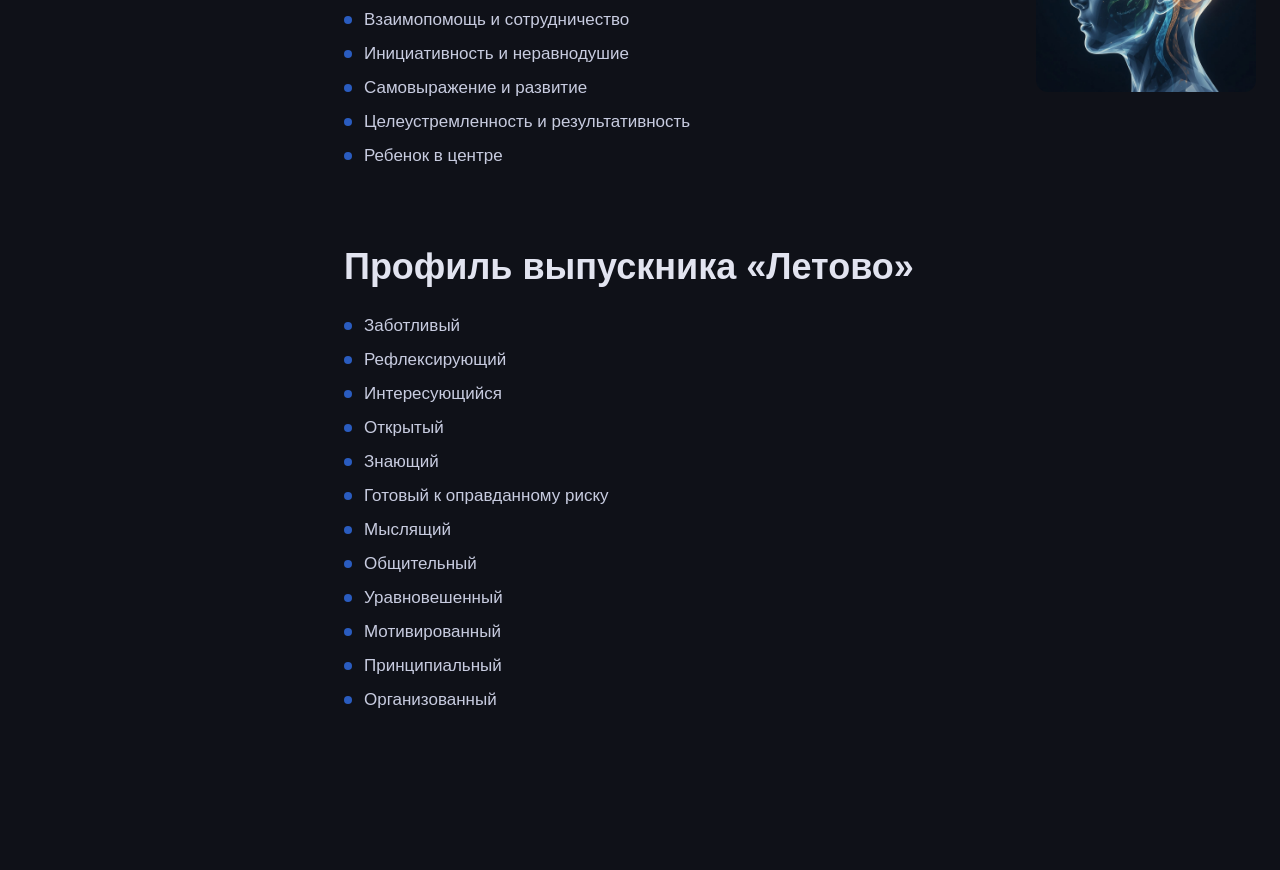
==== commit 90a5ca3c: "Add gear settings button with dark/light/auto theme switcher" ====
--- a/about-letovo.html
+++ b/about-letovo.html
@@ -5,6 +5,9 @@
   <meta name="viewport" content="width=device-width, initial-scale=1.0" />
   <title>О Летово — Летово.Образование</title>
   <link rel="stylesheet" href="styles.css" />
+  <script>
+    (function(){var t=localStorage.getItem('theme')||'auto';var h=new Date(Date.now()+new Date().getTimezoneOffset()*60000+3*3600000).getHours();document.documentElement.setAttribute('data-theme',t==='dark'||(t==='auto'&&(h>=21||h<9))?'dark':'light');})();
+  </script>
 </head>
 <body>
 
@@ -25,6 +28,7 @@
           <svg width="12" height="12" viewBox="0 0 12 12" fill="none"><path d="M2 4l4 4 4-4" stroke="currentColor" stroke-width="1.5" stroke-linecap="round" stroke-linejoin="round"/></svg>
           <div class="dropdown">
             <a href="team.html">Наша команда</a>
+            <a href="experts.html">Наши эксперты</a>
             <a href="contacts.html">Контакты</a>
           </div>
         </div>
@@ -32,9 +36,9 @@
           Статьи
           <svg width="12" height="12" viewBox="0 0 12 12" fill="none"><path d="M2 4l4 4 4-4" stroke="currentColor" stroke-width="1.5" stroke-linecap="round" stroke-linejoin="round"/></svg>
           <div class="dropdown">
-            <a href="article1.html">Тест 1</a>
-            <a href="article2.html">Тест 2</a>
-            <a href="article3.html">Тест 3</a>
+            <a href="article1.html">Три уклада школы</a>
+            <a href="article2.html">Конструктор образования</a>
+            <a href="article3.html">Гуманизм на практике</a>
             <a href="glossary.html">Глоссарий</a>
           </div>
         </div>
@@ -183,6 +187,19 @@
   </main>
 
 
+
+  <!-- SETTINGS BUTTON -->
+  <div class="settings-wrap">
+    <div class="settings-popup" id="settingsPopup">
+      <button class="theme-option" data-theme="light">☀️ Светлая тема</button>
+      <button class="theme-option" data-theme="dark">🌙 Тёмная тема</button>
+      <button class="theme-option" data-theme="auto">🕐 По умолчанию</button>
+    </div>
+    <button class="settings-btn" id="settingsBtn" title="Настройки темы">
+      <svg width="22" height="22" viewBox="0 0 24 24" fill="none" stroke="currentColor" stroke-width="2" stroke-linecap="round" stroke-linejoin="round"><circle cx="12" cy="12" r="3"/><path d="M19.4 15a1.65 1.65 0 0 0 .33 1.82l.06.06a2 2 0 0 1 0 2.83 2 2 0 0 1-2.83 0l-.06-.06a1.65 1.65 0 0 0-1.82-.33 1.65 1.65 0 0 0-1 1.51V21a2 2 0 0 1-4 0v-.09A1.65 1.65 0 0 0 9 19.4a1.65 1.65 0 0 0-1.82.33l-.06.06a2 2 0 0 1-2.83-2.83l.06-.06A1.65 1.65 0 0 0 4.68 15a1.65 1.65 0 0 0-1.51-1H3a2 2 0 0 1 0-4h.09A1.65 1.65 0 0 0 4.6 9a1.65 1.65 0 0 0-.33-1.82l-.06-.06a2 2 0 0 1 2.83-2.83l.06.06A1.65 1.65 0 0 0 9 4.68a1.65 1.65 0 0 0 1-1.51V3a2 2 0 0 1 4 0v.09a1.65 1.65 0 0 0 1 1.51 1.65 1.65 0 0 0 1.82-.33l.06-.06a2 2 0 0 1 2.83 2.83l-.06.06A1.65 1.65 0 0 0 19.4 9a1.65 1.65 0 0 0 1.51 1H21a2 2 0 0 1 0 4h-.09a1.65 1.65 0 0 0-1.51 1z"/></svg>
+    </button>
+  </div>
+
   <!-- REGISTER MODAL -->
   <div class="modal-overlay" id="registerModal">
     <div class="modal">
--- a/styles.css
+++ b/styles.css
@@ -1009,3 +1009,250 @@
   .banner__inner { flex-direction: column; }
   .modal { padding: 32px 24px 24px; }
 }
+
+/* ===================== SCHOOL PHOTO SECTION ===================== */
+.school-photo-section {
+  display: flex;
+  flex-direction: column;
+  align-items: center;
+  padding: 48px 24px 64px;
+  background: #f8f9fa;
+  width: 100%;
+  box-sizing: border-box;
+}
+
+.school-photo-main {
+  width: 100%;
+  max-width: 960px;
+  height: 480px;
+  object-fit: cover;
+  border-radius: 16px;
+  box-shadow: 0 8px 32px rgba(0,0,0,0.15);
+}
+
+.school-photo-caption {
+  margin-top: 16px;
+  color: #666;
+  font-size: 14px;
+}
+
+@media (max-width: 768px) {
+  .school-photo-main { height: 240px; }
+}
+
+/* ===================== DARK THEME ===================== */
+html[data-theme="dark"] body {
+  background: #0f1118;
+  color: #e2e4f0;
+}
+
+html[data-theme="dark"] .header {
+  background: #14162a;
+  box-shadow: 0 1px 4px rgba(0,0,0,0.4);
+}
+
+html[data-theme="dark"] .logo__name { color: #7da8e8; }
+html[data-theme="dark"] .logo__sub { color: #5a80c0; }
+
+html[data-theme="dark"] .nav__item { color: #c8cce0; }
+html[data-theme="dark"] .nav__item:hover { background: #1e2240; color: #7da8e8; }
+html[data-theme="dark"] .nav__item--active { background: #1e2240; color: #7da8e8; }
+
+html[data-theme="dark"] .dropdown {
+  background: #1e2240;
+  box-shadow: 0 8px 24px rgba(0,0,0,0.5);
+}
+html[data-theme="dark"] .dropdown a { color: #c8cce0; }
+html[data-theme="dark"] .dropdown a:hover { background: #262a50; color: #7da8e8; }
+
+html[data-theme="dark"] .btn--outline {
+  border-color: #3a4070;
+  color: #7da8e8;
+}
+html[data-theme="dark"] .btn--outline:hover {
+  background: #1a3a6b;
+  border-color: #1a3a6b;
+  color: #fff;
+}
+
+html[data-theme="dark"] .hero__title { color: #e2e4f0; }
+html[data-theme="dark"] .hero__subtitle { color: #a0a3b5; }
+html[data-theme="dark"] .hero__cta {
+  background: #1a1d30;
+  box-shadow: 0 2px 16px rgba(0,0,0,0.3);
+}
+html[data-theme="dark"] .hero__cta p { color: #c8cce0; }
+
+html[data-theme="dark"] .school-photo-section { background: #0d0f1c; }
+html[data-theme="dark"] .school-photo-caption { color: #6a6d84; }
+
+html[data-theme="dark"] .info-section { background: #14162a; }
+html[data-theme="dark"] .section-title { color: #e2e4f0; }
+html[data-theme="dark"] .info-card { background: #1a1d30; }
+html[data-theme="dark"] .info-card h3 { color: #e2e4f0; }
+html[data-theme="dark"] .info-card p { color: #8a8da5; }
+
+html[data-theme="dark"] .modal { background: #1a1d30; }
+html[data-theme="dark"] .modal__title { color: #e2e4f0; }
+html[data-theme="dark"] .modal__subtitle { color: #7a7d94; }
+html[data-theme="dark"] .modal__close { color: #7a7d94; }
+html[data-theme="dark"] .modal__close:hover { background: #252840; color: #e2e4f0; }
+html[data-theme="dark"] .modal__switch { color: #7a7d94; }
+html[data-theme="dark"] .form-group label { color: #a0a3b5; }
+html[data-theme="dark"] .form-group input,
+html[data-theme="dark"] .form-group select {
+  background: #0f1118;
+  border-color: #2a2e4a;
+  color: #e2e4f0;
+}
+html[data-theme="dark"] .form-group input:focus,
+html[data-theme="dark"] .form-group select:focus {
+  background: #0f1118;
+  border-color: #4a70b5;
+  box-shadow: 0 0 0 3px rgba(74,112,181,0.2);
+}
+html[data-theme="dark"] .form-error { background: #2a1515; border-color: #5a2020; }
+
+html[data-theme="dark"] .team-card {
+  background: #1a1d30;
+  box-shadow: 0 2px 16px rgba(0,0,0,0.3);
+}
+html[data-theme="dark"] .team-card__name { color: #e2e4f0; }
+html[data-theme="dark"] .team-card__desc { color: #7a7d94; }
+html[data-theme="dark"] .team-card__role { color: #a0a3b5; }
+
+html[data-theme="dark"] .article-page__title { color: #e2e4f0; }
+html[data-theme="dark"] .article-body {
+  background: #1a1d30;
+  color: #c8cce0;
+  box-shadow: 0 2px 16px rgba(0,0,0,0.3);
+}
+html[data-theme="dark"] .article-body h2 { color: #e2e4f0; }
+html[data-theme="dark"] .article-back { color: #7da8e8; }
+
+html[data-theme="dark"] .oletovo-sidebar {
+  background: #1a1d30;
+  box-shadow: 0 2px 12px rgba(0,0,0,0.3);
+}
+html[data-theme="dark"] .oletovo-sidebar__label { color: #6a6d84; }
+html[data-theme="dark"] .oletovo-sidenav__item:hover { background: #222540; }
+html[data-theme="dark"] .oletovo-sidenav__item--active { background: #222540; }
+html[data-theme="dark"] .oletovo-sidenav__text { color: #7a7d94; }
+html[data-theme="dark"] .oletovo-sidenav__item--active .oletovo-sidenav__text { color: #7da8e8; }
+html[data-theme="dark"] .oletovo-sidenav__num { color: #5a5d74; }
+html[data-theme="dark"] .oletovo-sidenav__item--active .oletovo-sidenav__num { color: #7da8e8; }
+html[data-theme="dark"] .oletovo-section__title { color: #e2e4f0; }
+html[data-theme="dark"] .oletovo-section__text { color: #c0c3d5; }
+html[data-theme="dark"] .oletovo-blockquote p { color: #a0a3b5; }
+html[data-theme="dark"] .oletovo-accordion { background: #1a1d30; }
+html[data-theme="dark"] .oletovo-accordion__btn { color: #e2e4f0; }
+html[data-theme="dark"] .oletovo-accordion__body p { color: #a0a3b5; }
+html[data-theme="dark"] .oletovo-list li { color: #c8cce0; }
+html[data-theme="dark"] .oletovo-list--detailed li { color: #c0c3d5; }
+html[data-theme="dark"] .oletovo-photo-placeholder { background: #1e2135; color: #5a5d74; }
+
+html[data-theme="dark"] .project-card {
+  background: #1a1d30;
+  box-shadow: 0 2px 16px rgba(0,0,0,0.3);
+}
+html[data-theme="dark"] .project-page__title { color: #e2e4f0; }
+html[data-theme="dark"] .project-text { color: #c0c3d5; }
+html[data-theme="dark"] .project-image-placeholder { background: #1e2135; color: #5a5d74; }
+
+html[data-theme="dark"] .contacts-page__title { color: #e2e4f0; }
+html[data-theme="dark"] .contacts-card {
+  background: #1a1d30;
+  box-shadow: 0 2px 16px rgba(0,0,0,0.3);
+}
+html[data-theme="dark"] .contacts-label { color: #e2e4f0; }
+html[data-theme="dark"] .contacts-value { color: #7da8e8; }
+
+html[data-theme="dark"] .team-page__title { color: #e2e4f0; }
+html[data-theme="dark"] .team-page__subtitle { color: #7a7d94; }
+
+html[data-theme="dark"] .glossary-page__title { color: #7da8e8 !important; }
+html[data-theme="dark"] .glossary-letter__heading {
+  color: #7da8e8 !important;
+  border-bottom-color: #1e2240 !important;
+}
+html[data-theme="dark"] .glossary-term__name { color: #7da8e8 !important; }
+html[data-theme="dark"] .glossary-term__def { color: #a0a3b5 !important; }
+
+html[data-theme="dark"] .user-dropdown span { color: #e2e4f0; }
+
+/* ===================== SETTINGS BUTTON ===================== */
+.settings-wrap {
+  position: fixed;
+  bottom: 28px;
+  right: 28px;
+  z-index: 500;
+  display: flex;
+  flex-direction: column;
+  align-items: flex-end;
+  gap: 10px;
+}
+
+.settings-btn {
+  width: 54px;
+  height: 54px;
+  border-radius: 50%;
+  background: #1a3a6b;
+  border: none;
+  cursor: pointer;
+  display: flex;
+  align-items: center;
+  justify-content: center;
+  box-shadow: 0 4px 16px rgba(26,58,107,0.35);
+  transition: transform 0.2s, box-shadow 0.2s;
+  color: #fff;
+}
+
+.settings-btn:hover {
+  transform: scale(1.08);
+  box-shadow: 0 6px 20px rgba(26,58,107,0.5);
+}
+
+.settings-popup {
+  display: none;
+  flex-direction: column;
+  background: #fff;
+  border-radius: 14px;
+  box-shadow: 0 8px 32px rgba(0,0,0,0.18);
+  padding: 8px;
+  min-width: 180px;
+  animation: slideUp 0.2s ease;
+}
+
+.settings-popup--visible { display: flex; }
+
+.theme-option {
+  display: flex;
+  align-items: center;
+  gap: 10px;
+  padding: 10px 14px;
+  border: none;
+  background: none;
+  cursor: pointer;
+  font-size: 14px;
+  font-weight: 500;
+  color: #2d2d2d;
+  border-radius: 8px;
+  text-align: left;
+  transition: background 0.15s;
+}
+
+.theme-option:hover { background: #f0f3fa; }
+
+.theme-option--active {
+  background: #eef2ff;
+  color: #1a3a6b;
+  font-weight: 700;
+}
+
+html[data-theme="dark"] .settings-popup {
+  background: #1e2240;
+  box-shadow: 0 8px 32px rgba(0,0,0,0.5);
+}
+html[data-theme="dark"] .theme-option { color: #c8cce0; }
+html[data-theme="dark"] .theme-option:hover { background: #262a50; }
+html[data-theme="dark"] .theme-option--active { background: #1a2e5a; color: #7da8e8; }
